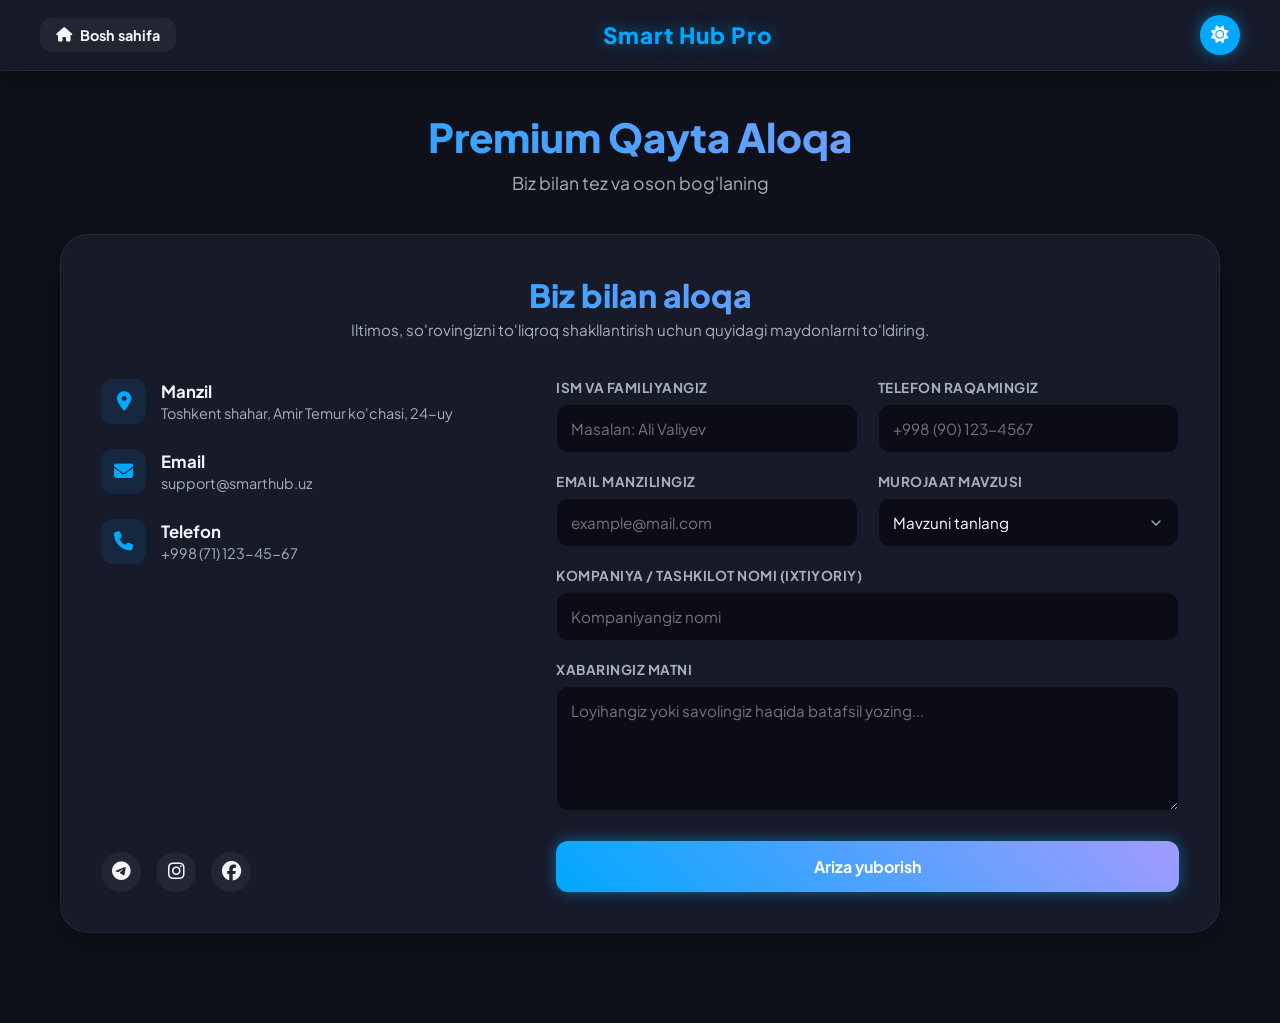
==== contact.html @ d6780053 "portfolio D" ====
<!DOCTYPE html>
<html lang="uz">

<head>
    <meta charset="UTF-8">
    <meta name="viewport" content="width=device-width, initial-scale=1.0">
    <title>Smart Hub | Kengaytirilgan Aloqa</title>
    <link rel="stylesheet" href="https://cdnjs.cloudflare.com/ajax/libs/font-awesome/6.4.0/css/all.min.css">
    <link href="https://fonts.googleapis.com/css2?family=Plus+Jakarta+Sans:wght@400;600;700;800&display=swap"
        rel="stylesheet">
    <style>
        :root {
            --bg: #0f111a;
            --panel-bg: rgba(26, 29, 46, 0.8);
            --text: #f5f6fa;
            --text-muted: #a4b0be;
            --primary: #00a8ff;
            --primary-hover: #00c4ff;
            --card-shadow: 0 10px 30px rgba(0, 0, 0, 0.3);
            --border: rgba(255, 255, 255, 0.06);
            --neon-shadow: 0 0 15px rgba(0, 168, 255, 0.5);
        }

        [data-theme="light"] {
            --bg: #f4f7f6;
            --panel-bg: rgba(255, 255, 255, 0.85);
            --text: #2d3436;
            --text-muted: #636e72;
            --primary: #0984e3;
            --primary-hover: #74b9ff;
            --card-shadow: 0 10px 30px rgba(0, 0, 0, 0.05);
            --border: rgba(0, 0, 0, 0.06);
            --neon-shadow: 0 0 10px rgba(9, 132, 227, 0.2);
        }

        :root {
            --bg: #0f111a;
            --panel-bg: rgba(26, 29, 46, 0.8);
            --text: #f5f6fa;
            --text-muted: #a4b0be;
            --primary: #00a8ff;
            --primary-hover: #00c4ff;
            --card-shadow: 0 10px 30px rgba(0, 0, 0, 0.3);
            --border: rgba(255, 255, 255, 0.06);
            --neon-shadow: 0 0 15px rgba(0, 168, 255, 0.5);
        }

        [data-theme="light"] {
            --bg: #f4f7f6;
            --panel-bg: rgba(255, 255, 255, 0.85);
            --text: #2d3436;
            --text-muted: #636e72;
            --primary: #0984e3;
            --primary-hover: #74b9ff;
            --card-shadow: 0 10px 30px rgba(0, 0, 0, 0.05);
            --border: rgba(0, 0, 0, 0.06);
            --neon-shadow: 0 0 10px rgba(9, 132, 227, 0.2);
        }

        /* Universal selektordan transition olib tashlandi, body'ga berildi */
        * {
            margin: 0;
            padding: 0;
            box-sizing: border-box;
            font-family: 'Plus Jakarta Sans', sans-serif;
        }

        body {
            background: var(--bg);
            color: var(--text);
            min-height: 100vh;
            padding-bottom: 50px;
            overflow-x: hidden;
            transition: background 0.3s, color 0.3s;
            /* Rejim o'zgarganda silliq o'tishi uchun */
        }

        header {
            background: var(--panel-bg);
            backdrop-filter: blur(12px);
            padding: 15px 20px;
            border-bottom: 1px solid var(--border);
            position: sticky;
            top: 0;
            z-index: 100;
            box-shadow: var(--card-shadow);
        }

        .nav-container {
            max-width: 1200px;
            margin: 0 auto;
            display: flex;
            justify-content: space-between;
            align-items: center;
        }

        .back-btn {
            font-size: 0.9rem;
            font-weight: 700;
            color: var(--text);
            text-decoration: none;
            display: flex;
            align-items: center;
            gap: 8px;
            background: rgba(255, 255, 255, 0.05);
            padding: 8px 16px;
            border-radius: 12px;
            cursor: pointer;
            transition: background 0.2s;
        }

        [data-theme="light"] .back-btn {
            background: rgba(0, 0, 0, 0.03);
        }

        .logo-title {
            font-size: 1.4rem;
            font-weight: 800;
            color: var(--primary);
            letter-spacing: 1px;
            text-shadow: var(--neon-shadow);
        }

        .theme-toggle {
            background: var(--primary);
            color: #fff;
            border: none;
            width: 40px;
            height: 40px;
            border-radius: 50%;
            cursor: pointer;
            display: flex;
            align-items: center;
            justify-content: center;
            font-size: 1.1rem;
            box-shadow: var(--neon-shadow);
            transition: transform 0.2s, background 0.2s;
        }

        .theme-toggle:hover {
            transform: scale(1.05);
            background: var(--primary-hover);
        }

        .container {
            max-width: 1200px;
            margin: 40px auto;
            padding: 0 20px;
        }

        .welcome-section {
            text-align: center;
            margin-bottom: 40px;
        }

        .welcome-section h1 {
            font-size: 2.5rem;
            font-weight: 800;
            margin-bottom: 10px;
            background: linear-gradient(45deg, var(--primary), #a29bfe);

            -webkit-background-clip: text;

            background-clip: text;


            -webkit-text-fill-color: transparent;
        }

        .welcome-section p {
            color: var(--text-muted);
            font-size: 1.1rem;
        }

        .contact-section {
            background: var(--panel-bg);
            border: 1px solid var(--border);
            padding: 40px;
            border-radius: 28px;
            box-shadow: var(--card-shadow);
            margin-top: 20px;
        }

        .contact-section h2 {
            font-size: 2rem;
            font-weight: 800;
            text-align: center;
            margin-bottom: 5px;
            background: linear-gradient(45deg, var(--primary), #a29bfe);

            -webkit-background-clip: text;
            background-clip: text;


            -webkit-text-fill-color: transparent;
            transition: none;
  
        }

        .contact-subtitle {
            text-align: center;
            color: var(--text-muted);
            margin-bottom: 40px;
            font-size: 0.95rem;
        }

        .contact-container {
            display: grid;
            grid-template-columns: 1fr 1.5fr;
            gap: 40px;
        }

        @media (max-width: 992px) {
            .contact-container {
                grid-template-columns: 1fr;
                gap: 40px;
            }
        }

        .contact-info {
            display: flex;
            flex-direction: column;
            gap: 25px;
            text-align: left;
        }

        .info-item {
            display: flex;
            align-items: center;
            gap: 15px;
        }

        .info-item i {
            width: 45px;
            height: 45px;
            background: rgba(0, 168, 255, 0.1);
            color: var(--primary);
            border-radius: 12px;
            display: flex;
            align-items: center;
            justify-content: center;
            font-size: 1.2rem;
            flex-shrink: 0;
        }

        .info-item h4 {
            font-size: 1.05rem;
            font-weight: 700;
            margin-bottom: 2px;
        }

        .info-item p {
            color: var(--text-muted);
            font-size: 0.9rem;
        }

        .social-links {
            display: flex;
            gap: 15px;
            margin-top: auto;
            padding-top: 20px;
        }

        .social-links a {
            width: 40px;
            height: 40px;
            border-radius: 50%;
            background: rgba(255, 255, 255, 0.05);
            color: var(--text);
            display: flex;
            align-items: center;
            justify-content: center;
            text-decoration: none;
            font-size: 1.2rem;
            transition: all 0.3s;
        }

        [data-theme="light"] .social-links a {
            background: rgba(0, 0, 0, 0.03);
        }

        .social-links a:hover {
            background: var(--color);
            color: #fff;
            transform: translateY(-3px);
            box-shadow: 0 5px 15px var(--color);
        }

        /* ================= QO'SHILGAN VA TO'G'RILANGAN INPUT STIllARI ================= */
        .contact-form {
            display: flex;
            flex-direction: column;
            gap: 20px;
            text-align: left;
        }

        .form-grid {
            display: grid;
            grid-template-columns: repeat(2, 1fr);
            gap: 20px;
        }

        @media (max-width: 600px) {
            .form-grid {
                grid-template-columns: 1fr;
            }
        }

        .form-group {
            display: flex;
            flex-direction: column;
            gap: 8px;
        }

        .form-group.full-width {
            grid-column: span 2;
        }

        @media (max-width: 600px) {
            .form-group.full-width {
                grid-column: span 1;
            }
        }

        .form-group label {
            font-size: 0.85rem;
            font-weight: 700;
            color: var(--text-muted);
            text-transform: uppercase;
            letter-spacing: 0.5px;
        }

        .form-group input,
        .form-group select,
        .form-group textarea {
            background: #0b0c16;
            border: 1px solid var(--border);
            padding: 14px;
            border-radius: 12px;
            color: #fff;
            font-size: 0.95rem;
            outline: none;
            transition: border-color 0.3s, box-shadow 0.3s;
            width: 100%;
        }

        .form-group select {
            appearance: none;
            cursor: pointer;
            background-image: url("data:image/svg+xml;utf8,<svg xmlns='http://www.w3.org/2000/svg' width='24' height='24' viewBox='0 0 24 24' fill='none' stroke='%23a4b0be' stroke-width='2' stroke-linecap='round' stroke-linejoin='round'><polyline points='6 9 12 15 18 9'></polyline></svg>");
            background-repeat: no-repeat;
            background-position: right 14px center;
            background-size: 16px;
            padding-right: 40px;
        }

        [data-theme="light"] .form-group input,
        [data-theme="light"] .form-group select,
        [data-theme="light"] .form-group textarea {
            background: #fff;
            color: #000;
            border: 1px solid rgba(0, 0, 0, 0.1);
        }

        .form-group input:focus,
        .form-group select:focus,
        .form-group textarea:focus {
            border-color: var(--primary);
            box-shadow: 0 0 10px rgba(0, 168, 255, 0.2);
        }

        .submit-btn {
            background: linear-gradient(45deg, var(--primary), #a29bfe);
            color: white;
            border: none;
            padding: 15px;
            border-radius: 12px;
            font-size: 1rem;
            font-weight: 700;
            cursor: pointer;
            box-shadow: var(--neon-shadow);
            transition: all 0.3s;
            margin-top: 10px;
        }

        .submit-btn:hover {
            transform: translateY(-2px);
            filter: brightness(1.1);
        }

        /* MULTI-INPUT FORM */
        .contact-form {
            display: flex;
            flex-direction: column;
            gap: 20px;
            text-align: left;
        }

        .form-grid {
            display: grid;
            grid-template-columns: repeat(2, 1fr);
            gap: 20px;
        }

        @media (max-width: 600px) {
            .form-grid {
                grid-template-columns: 1fr;
            }
        }

        .form-group {
            display: flex;
            flex-direction: column;
            gap: 8px;
        }

        .form-group.full-width {
            grid-column: span 2;
        }

        @media (max-width: 600px) {
            .form-group.full-width {
                grid-column: span 1;
            }
        }

        .form-group label {
            font-size: 0.85rem;
            font-weight: 700;
            color: var(--text-muted);
            text-transform: uppercase;
            letter-spacing: 0.5px;
        }

        .form-group input,
        .form-group select,
        .form-group textarea {
            background: #0b0c16;
            border: 1px solid var(--border);
            padding: 14px;
            border-radius: 12px;
            color: #fff;
            font-size: 0.95rem;
            outline: none;
            transition: border-color 0.3s;
            width: 100%;
        }

        /* Select elementini to'g'rilash */
        .form-group select {
            appearance: none;
            cursor: pointer;
            background-image: url("data:image/svg+xml;utf8,<svg xmlns='http://www.w3.org/2000/svg' width='24' height='24' viewBox='0 0 24 24' fill='none' stroke='%23a4b0be' stroke-width='2' stroke-linecap='round' stroke-linejoin='round'><polyline points='6 9 12 15 18 9'></polyline></svg>");
            background-repeat: no-repeat;
            background-position: right 14px center;
            background-size: 16px;
            padding-right: 40px;
        }

        [data-theme="light"] .form-group input,
        [data-theme="light"] .form-group select,
        [data-theme="light"] .form-group textarea {
            background: #fff;
            color: #000;
            border: 1px solid rgba(0, 0, 0, 0.1);
        }

        .form-group input:focus,
        .form-group select:focus,
        .form-group textarea:focus {
            border-color: var(--primary);
            box-shadow: 0 0 10px rgba(0, 168, 255, 0.2);
        }

        .submit-btn {
            background: linear-gradient(45deg, var(--primary), #a29bfe);
            color: white;
            border: none;
            padding: 15px;
            border-radius: 12px;
            font-size: 1rem;
            font-weight: 700;
            cursor: pointer;
            box-shadow: var(--neon-shadow);
            transition: all 0.3s;
            margin-top: 10px;
        }

        .submit-btn:hover {
            transform: translateY(-2px);
            filter: brightness(1.1);
        }
    </style>
</head>

<body>

    <header>
        <div class="nav-container">
            <a href="index.html" onclick="location.reload()" class="back-btn"><i class="fa-solid fa-house"></i> Bosh
                sahifa</a>
            <div class="logo-title">Smart Hub Pro</div>
            <button class="theme-toggle" onclick="toggleTheme()" id="themeBtn"><i class="fa-solid fa-sun"></i></button>
        </div>
    </header>

    <div class="container">
        <div class="welcome-section">
            <h1>Premium Qayta Aloqa</h1>
            <p>Biz bilan tez va oson bog'laning</p>
        </div>

        <div class="contact-section">
            <h2>Biz bilan aloqa</h2>
            <p class="contact-subtitle">Iltimos, so'rovingizni to'liqroq shakllantirish uchun quyidagi maydonlarni
                to'ldiring.</p>

            <div class="contact-container">
                <div class="contact-info">
                    <div class="info-item">
                        <i class="fa-solid fa-location-dot"></i>
                        <div>
                            <h4>Manzil</h4>
                            <p>Toshkent shahar, Amir Temur ko'chasi, 24-uy</p>
                        </div>
                    </div>
                    <div class="info-item">
                        <i class="fa-solid fa-envelope"></i>
                        <div>
                            <h4>Email</h4>
                            <p>support@smarthub.uz</p>
                        </div>
                    </div>
                    <div class="info-item">
                        <i class="fa-solid fa-phone"></i>
                        <div>
                            <h4>Telefon</h4>
                            <p>+998 (71) 123-45-67</p>
                        </div>
                    </div>
                    <div class="social-links">
                        <a href="#" style="--color: #0088cc;"><i class="fa-brands fa-telegram"></i></a>
                        <a href="#" style="--color: #e1306c;"><i class="fa-brands fa-instagram"></i></a>
                        <a href="#" style="--color: #1877f2;"><i class="fa-brands fa-facebook"></i></a>
                    </div>
                </div>

                <form class="contact-form" onsubmit="handleContactSubmit(event)">
                    <div class="form-grid">
                        <div class="form-group">
                            <label for="userName">Ism va Familiyangiz</label>
                            <input type="text" id="userName" required placeholder="Masalan: Ali Valiyev">
                        </div>
                        <div class="form-group">
                            <label for="userPhone">Telefon raqamingiz</label>
                            <input type="tel" id="userPhone" required placeholder="+998 (90) 123-4567">
                        </div>
                        <div class="form-group">
                            <label for="userEmail">Email manzilingiz</label>
                            <input type="email" id="userEmail" required placeholder="example@mail.com">
                        </div>
                        <div class="form-group">
                            <label for="userSubject">Murojaat mavzusi</label>
                            <select id="userSubject" required>
                                <option value="" disabled selected>Mavzuni tanlang</option>
                                <option value="Hamkorlik">Biznes Hamkorlik</option>
                                <option value="Texnik Yordam">Texnik ko'mak</option>
                                <option value="Taklif">Taklif va Mulohaza</option>
                                <option value="Boshqa">Boshqa masalalar</option>
                            </select>
                        </div>
                        <div class="form-group full-width">
                            <label for="userCompany">Kompaniya / Tashkilot nomi (Ixtiyoriy)</label>
                            <input type="text" id="userCompany" placeholder="Kompaniyangiz nomi">
                        </div>
                        <div class="form-group full-width">
                            <label for="userMessage">Xabaringiz matni</label>
                            <textarea id="userMessage" rows="5" required
                                placeholder="Loyihangiz yoki savolingiz haqida batafsil yozing..."></textarea>
                        </div>
                    </div>
                    <button type="submit" class="submit-btn">Ariza yuborish</button>
                </form>
            </div>
        </div>
    </div>

    <script>
        // Kun/Tun rejimi (Default: Dark)
        document.body.setAttribute('data-theme', 'dark');
        function toggleTheme() {
            const body = document.body;
            const btn = document.getElementById('themeBtn');
            if (body.getAttribute('data-theme') === 'dark') {
                body.setAttribute('data-theme', 'light');
                btn.innerHTML = '<i class="fa-solid fa-moon"></i>';
            } else {
                body.setAttribute('data-theme', 'dark');
                btn.innerHTML = '<i class="fa-solid fa-sun"></i>';
            }
        }

        /* 📨 FORMANI QABUL QILISH */
        function handleContactSubmit(event) {
            event.preventDefault();
            const name = document.getElementById('userName').value;
            alert(`Rahmat, ${name}! Barcha ma'lumotlaringiz muvaffaqiyatli qabul qilindi. Tez orada aloqaga chiqamiz.`);
            event.target.reset();
        }
    </script>
</body>

</html>
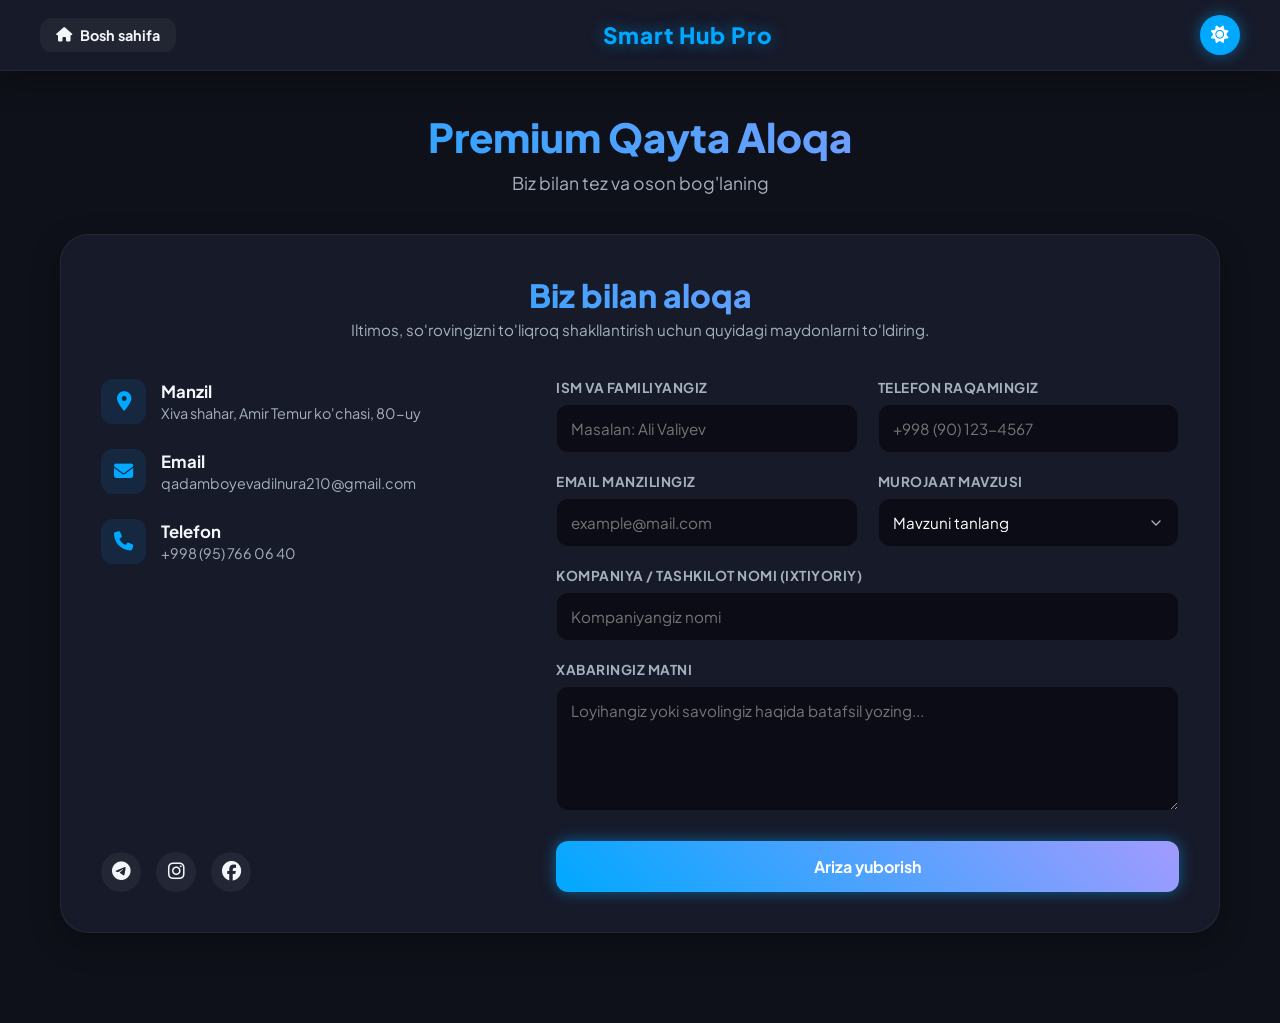
==== commit be8d86e5: "portfolio D" ====
--- a/contact.html
+++ b/contact.html
@@ -521,21 +521,21 @@
                         <i class="fa-solid fa-location-dot"></i>
                         <div>
                             <h4>Manzil</h4>
-                            <p>Toshkent shahar, Amir Temur ko'chasi, 24-uy</p>
+                            <p>Xiva shahar, Amir Temur ko'chasi, 80-uy</p>
                         </div>
                     </div>
                     <div class="info-item">
                         <i class="fa-solid fa-envelope"></i>
                         <div>
                             <h4>Email</h4>
-                            <p>support@smarthub.uz</p>
+                            <p>qadamboyevadilnura210@gmail.com</p>
                         </div>
                     </div>
                     <div class="info-item">
                         <i class="fa-solid fa-phone"></i>
                         <div>
                             <h4>Telefon</h4>
-                            <p>+998 (71) 123-45-67</p>
+                            <p>+998 (95) 766 06 40 </p>
                         </div>
                     </div>
                     <div class="social-links">
